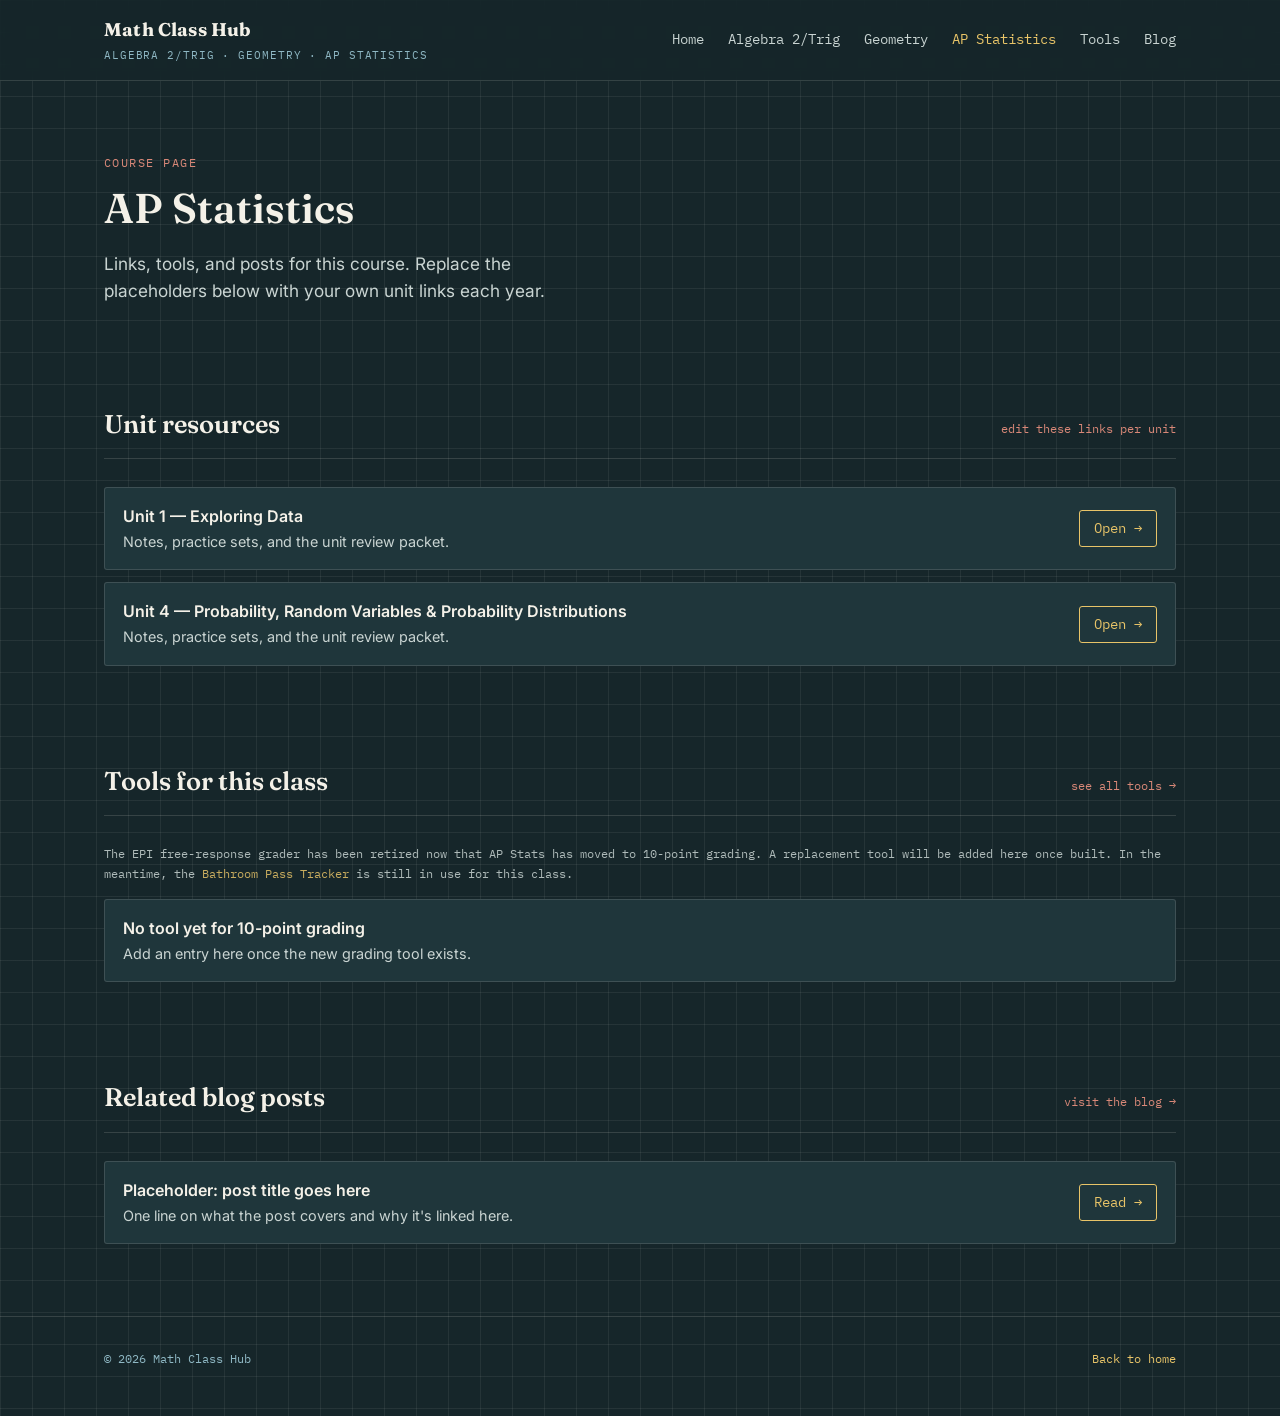
==== ap-stats.html @ da259368 "Add files via upload" ====
<!DOCTYPE html>
<html lang="en">
<head>
<meta charset="UTF-8">
<meta name="viewport" content="width=device-width, initial-scale=1.0">
<title>AP Statistics &mdash; Math Class Hub</title>
<link rel="stylesheet" href="styles.css">
</head>
<body>

<nav class="site-nav">
  <div class="wrap">
    <div class="brand">Math Class Hub<small>Algebra 2/Trig &middot; Geometry &middot; AP Statistics</small></div>
    <div class="nav-links">
      <a href="index.html">Home</a>
      <a href="algebra2-trig.html">Algebra 2/Trig</a>
      <a href="geometry.html">Geometry</a>
      <a href="ap-stats.html" class="current">AP Statistics</a>
      <a href="tools.html">Tools</a>
      <a href="blog.html">Blog</a>
    </div>
  </div>
</nav>

<header class="hero" style="padding-bottom: 24px;">
  <div class="wrap" style="grid-template-columns: 1fr;">
    <div>
      <p class="eyebrow">Course page</p>
      <h1 style="font-size: clamp(1.8rem, 3.4vw, 2.6rem);">AP Statistics</h1>
      <p class="lede">Links, tools, and posts for this course. Replace the placeholders below with your own unit links each year.</p>
    </div>
  </div>
</header>

<section>
  <div class="wrap">
    <div class="section-head">
      <h2>Unit resources</h2>
      <span class="tag">edit these links per unit</span>
    </div>
    <ul class="link-list">
      <li>
        <div>
          <span class="item-title">Unit 1 &mdash; Exploring Data</span>
          <span class="item-desc">Notes, practice sets, and the unit review packet.</span>
        </div>
        <a class="go" href="#">Open &rarr;</a>
      </li>
      <li>
        <div>
          <span class="item-title">Unit 4 &mdash; Probability, Random Variables &amp; Probability Distributions</span>
          <span class="item-desc">Notes, practice sets, and the unit review packet.</span>
        </div>
        <a class="go" href="#">Open &rarr;</a>
      </li>
    </ul>
  </div>
</section>

<section>
  <div class="wrap">
    <div class="section-head">
      <h2>Tools for this class</h2>
      <span class="tag"><a href="tools.html" style="color:inherit;">see all tools &rarr;</a></span>
    </div>
    <p class="small-note" style="margin-bottom:16px;">The EPI free-response grader has been retired now that AP Stats has moved to 10-point grading. A replacement tool will be added here once built. In the meantime, the <a href="tools.html">Bathroom Pass Tracker</a> is still in use for this class.</p>
    <ul class="link-list">
      <li>
        <div>
          <span class="item-title">No tool yet for 10-point grading</span>
          <span class="item-desc">Add an entry here once the new grading tool exists.</span>
        </div>
      </li>
    </ul>
  </div>
</section>

<section>
  <div class="wrap">
    <div class="section-head">
      <h2>Related blog posts</h2>
      <span class="tag"><a href="blog.html" style="color:inherit;">visit the blog &rarr;</a></span>
    </div>
    <ul class="link-list">
      <li>
        <div>
          <span class="item-title">Placeholder: post title goes here</span>
          <span class="item-desc">One line on what the post covers and why it's linked here.</span>
        </div>
        <a class="go" href="#">Read &rarr;</a>
      </li>
    </ul>
  </div>
</section>

<footer>
  <div class="wrap">
    <span>&copy; 2026 Math Class Hub</span>
    <a href="index.html">Back to home</a>
  </div>
</footer>

</body>
</html>
---- styles.css ----
/* ==========================================================================
   Mr. [Teacher] Math — shared styles
   Design concept: a teacher's chalkboard as graph paper. Deep board-green
   background, chalk-toned type, a plotted curve as the recurring signature.
   ========================================================================== */

@import url('https://fonts.googleapis.com/css2?family=Fraunces:opsz,wght@9..144,400;9..144,600;9..144,700&family=Inter:wght@400;500;600;700&family=IBM+Plex+Mono:wght@400;500&display=swap');

:root{
  --board:        #16262A;
  --board-light:  #1F363B;
  --board-lighter:#28444B;
  --chalk:        #F4F1E8;
  --chalk-dim:    #C9D4D2;
  --chalk-yellow: #E8C468;
  --chalk-blue:   #8FB8C4;
  --chalk-coral:  #D98878;
  --grid-line:    rgba(244,241,232,0.07);
  --grid-line-strong: rgba(244,241,232,0.14);

  --font-display: 'Fraunces', Georgia, serif;
  --font-body: 'Inter', system-ui, sans-serif;
  --font-mono: 'IBM Plex Mono', ui-monospace, monospace;

  --radius: 3px;
  --max-width: 1120px;
}

*{ box-sizing: border-box; }

html{ scroll-behavior: smooth; }

body{
  margin: 0;
  background: var(--board);
  color: var(--chalk);
  font-family: var(--font-body);
  line-height: 1.55;
  background-image:
    linear-gradient(var(--grid-line) 1px, transparent 1px),
    linear-gradient(90deg, var(--grid-line) 1px, transparent 1px);
  background-size: 32px 32px;
}

@media (prefers-reduced-motion: reduce){
  *{ animation: none !important; transition: none !important; }
  html{ scroll-behavior: auto; }
}

a{ color: var(--chalk-yellow); text-decoration: none; }
a:hover{ text-decoration: underline; }
a:focus-visible, button:focus-visible{
  outline: 2px solid var(--chalk-blue);
  outline-offset: 3px;
}

.wrap{
  max-width: var(--max-width);
  margin: 0 auto;
  padding: 0 24px;
}

/* ---------- Top nav ---------- */
.site-nav{
  border-bottom: 1px solid var(--grid-line-strong);
  background: rgba(22,38,42,0.85);
  backdrop-filter: blur(6px);
  position: sticky;
  top: 0;
  z-index: 10;
}
.site-nav .wrap{
  display: flex;
  align-items: center;
  justify-content: space-between;
  padding-top: 16px;
  padding-bottom: 16px;
  gap: 16px;
  flex-wrap: wrap;
}
.brand{
  font-family: var(--font-display);
  font-weight: 700;
  font-size: 1.15rem;
  color: var(--chalk);
  letter-spacing: 0.01em;
}
.brand small{
  display: block;
  font-family: var(--font-mono);
  font-weight: 400;
  font-size: 0.7rem;
  color: var(--chalk-blue);
  letter-spacing: 0.08em;
  text-transform: uppercase;
  margin-top: 2px;
}
.nav-links{
  display: flex;
  gap: 24px;
  flex-wrap: wrap;
  font-family: var(--font-mono);
  font-size: 0.85rem;
}
.nav-links a{
  color: var(--chalk-dim);
}
.nav-links a.current, .nav-links a:hover{
  color: var(--chalk-yellow);
}

/* ---------- Hero ---------- */
.hero{
  padding: 72px 0 56px;
  position: relative;
  overflow: hidden;
}
.hero .wrap{
  display: grid;
  grid-template-columns: 1.1fr 0.9fr;
  gap: 40px;
  align-items: center;
}
@media (max-width: 800px){
  .hero .wrap{ grid-template-columns: 1fr; }
}
.eyebrow{
  font-family: var(--font-mono);
  font-size: 0.78rem;
  letter-spacing: 0.12em;
  text-transform: uppercase;
  color: var(--chalk-coral);
  margin: 0 0 14px;
}
h1{
  font-family: var(--font-display);
  font-weight: 600;
  font-size: clamp(2.1rem, 4.2vw, 3.4rem);
  line-height: 1.08;
  margin: 0 0 20px;
  color: var(--chalk);
}
.lede{
  font-size: 1.08rem;
  color: var(--chalk-dim);
  max-width: 46ch;
  margin: 0 0 28px;
}
.hero-actions{ display: flex; gap: 14px; flex-wrap: wrap; }

.btn{
  display: inline-block;
  padding: 11px 20px;
  border-radius: var(--radius);
  font-family: var(--font-mono);
  font-size: 0.85rem;
  border: 1px solid var(--chalk-blue);
  color: var(--chalk);
  transition: background 0.15s ease, color 0.15s ease;
}
.btn:hover{ background: var(--chalk-blue); color: var(--board); text-decoration: none; }
.btn.primary{
  background: var(--chalk-yellow);
  border-color: var(--chalk-yellow);
  color: var(--board);
  font-weight: 500;
}
.btn.primary:hover{ background: transparent; color: var(--chalk-yellow); }

/* Signature SVG plot */
.plot-frame{
  border: 1px solid var(--grid-line-strong);
  background: rgba(0,0,0,0.15);
  border-radius: var(--radius);
  padding: 12px;
}
.plot-frame svg{ display: block; width: 100%; height: auto; }
.plot-caption{
  font-family: var(--font-mono);
  font-size: 0.72rem;
  color: var(--chalk-blue);
  text-align: right;
  margin-top: 8px;
  letter-spacing: 0.04em;
}

/* ---------- Section headings ---------- */
section{ padding: 48px 0; }
.section-head{
  display: flex;
  align-items: baseline;
  justify-content: space-between;
  gap: 16px;
  border-bottom: 1px solid var(--grid-line-strong);
  padding-bottom: 14px;
  margin-bottom: 28px;
  flex-wrap: wrap;
}
.section-head h2{
  font-family: var(--font-display);
  font-weight: 600;
  font-size: 1.6rem;
  margin: 0;
  color: var(--chalk);
}
.section-head .tag{
  font-family: var(--font-mono);
  font-size: 0.78rem;
  color: var(--chalk-coral);
}

/* ---------- Class cards ---------- */
.card-grid{
  display: grid;
  grid-template-columns: repeat(auto-fit, minmax(260px, 1fr));
  gap: 20px;
}
.card{
  border: 1px solid var(--grid-line-strong);
  background: var(--board-light);
  border-radius: var(--radius);
  padding: 24px;
  display: flex;
  flex-direction: column;
  gap: 10px;
  transition: transform 0.15s ease, border-color 0.15s ease;
}
.card:hover{ transform: translateY(-3px); border-color: var(--chalk-blue); }
.card .card-eyebrow{
  font-family: var(--font-mono);
  font-size: 0.72rem;
  color: var(--chalk-blue);
  letter-spacing: 0.06em;
  text-transform: uppercase;
}
.card h3{
  font-family: var(--font-display);
  font-size: 1.3rem;
  margin: 0;
  color: var(--chalk);
}
.card p{ color: var(--chalk-dim); margin: 0; font-size: 0.95rem; }
.card a.card-link{
  margin-top: auto;
  font-family: var(--font-mono);
  font-size: 0.85rem;
}

/* ---------- Link lists (tools / blog / resources) ---------- */
.link-list{ list-style: none; margin: 0; padding: 0; display: flex; flex-direction: column; gap: 12px; }
.link-list li{
  border: 1px solid var(--grid-line-strong);
  border-radius: var(--radius);
  padding: 16px 18px;
  background: var(--board-light);
  display: flex;
  align-items: center;
  justify-content: space-between;
  gap: 16px;
  flex-wrap: wrap;
}
.link-list .item-title{
  font-family: var(--font-body);
  font-weight: 600;
  color: var(--chalk);
  display: block;
}
.link-list .item-desc{
  color: var(--chalk-dim);
  font-size: 0.9rem;
  display: block;
  margin-top: 2px;
}
.link-list .item-meta{
  font-family: var(--font-mono);
  font-size: 0.72rem;
  color: var(--chalk-blue);
}
.link-list a.go{
  font-family: var(--font-mono);
  font-size: 0.85rem;
  border: 1px solid var(--chalk-yellow);
  color: var(--chalk-yellow);
  padding: 7px 14px;
  border-radius: var(--radius);
  white-space: nowrap;
}
.link-list a.go:hover{ background: var(--chalk-yellow); color: var(--board); text-decoration: none; }

/* ---------- Gated box ---------- */
.gate-box{
  border: 1px dashed var(--chalk-coral);
  border-radius: var(--radius);
  padding: 22px;
  background: rgba(217,136,120,0.06);
}
.gate-box .tag{ color: var(--chalk-coral); }
.gate-form{ display: flex; gap: 10px; flex-wrap: wrap; margin-top: 14px; }
.gate-form input[type="password"]{
  font-family: var(--font-mono);
  background: var(--board);
  border: 1px solid var(--grid-line-strong);
  color: var(--chalk);
  padding: 10px 12px;
  border-radius: var(--radius);
  flex: 1;
  min-width: 160px;
}
.gate-error{ color: var(--chalk-coral); font-family: var(--font-mono); font-size: 0.82rem; margin-top: 8px; display: none; }

/* ---------- Footer ---------- */
footer{
  border-top: 1px solid var(--grid-line-strong);
  padding: 32px 0 48px;
  margin-top: 24px;
}
footer .wrap{
  display: flex;
  justify-content: space-between;
  flex-wrap: wrap;
  gap: 12px;
  font-family: var(--font-mono);
  font-size: 0.78rem;
  color: var(--chalk-blue);
}

.small-note{
  font-family: var(--font-mono);
  font-size: 0.78rem;
  color: var(--chalk-dim);
  opacity: 0.85;
}
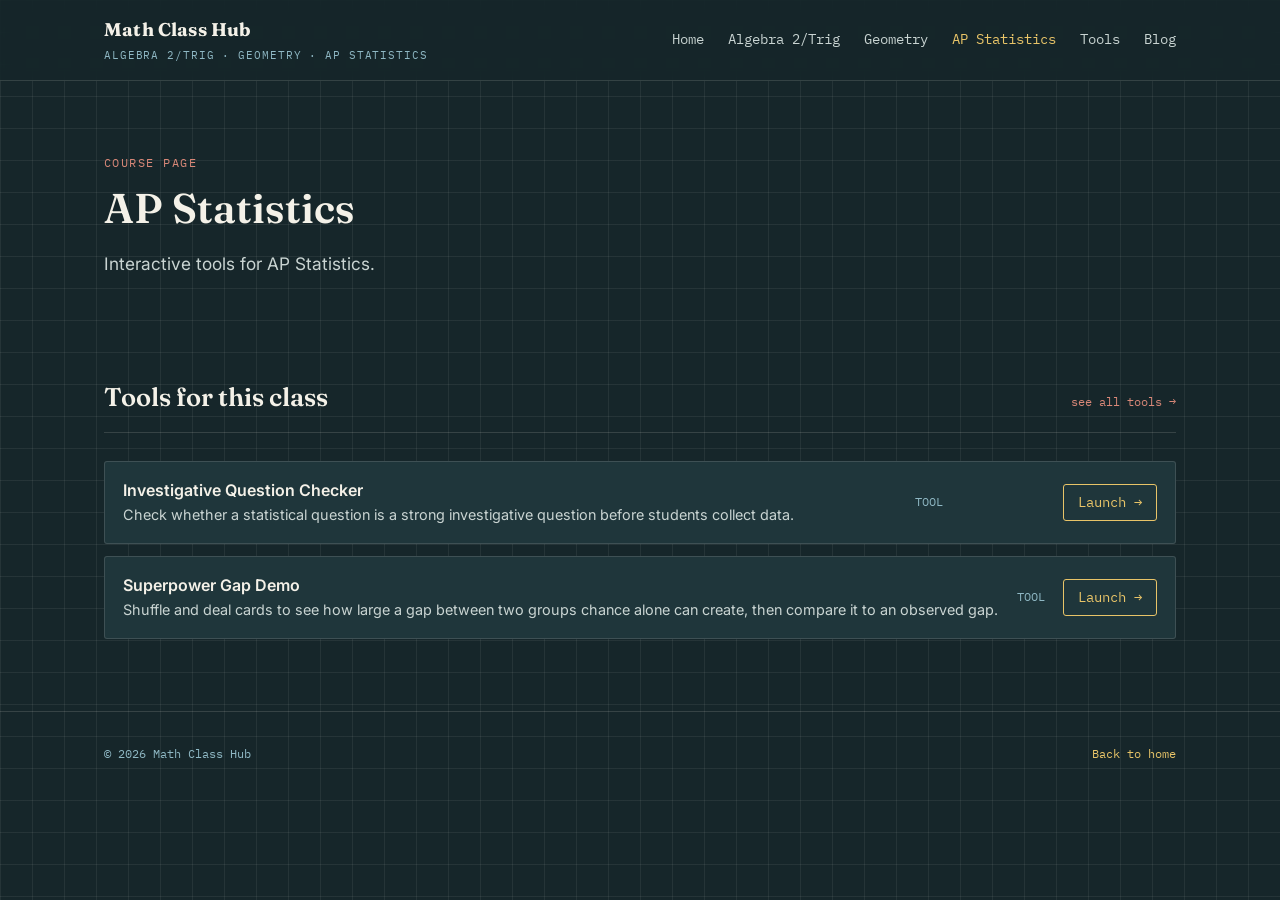
==== commit 31e56d9f: "Revise AP Statistics resources and tools Updated course description and added new tools and resource" ====
--- a/ap-stats.html
+++ b/ap-stats.html
@@ -27,7 +27,7 @@
     <div>
       <p class="eyebrow">Course page</p>
       <h1 style="font-size: clamp(1.8rem, 3.4vw, 2.6rem);">AP Statistics</h1>
-      <p class="lede">Links, tools, and posts for this course. Replace the placeholders below with your own unit links each year.</p>
+      <p class="lede">Interactive tools for AP Statistics.</p>
     </div>
   </div>
 </header>
@@ -35,59 +35,25 @@
 <section>
   <div class="wrap">
     <div class="section-head">
-      <h2>Unit resources</h2>
-      <span class="tag">edit these links per unit</span>
+      <h2>Tools for this class</h2>
+      <span class="tag"><a href="tools.html" style="color:inherit;">see all tools &rarr;</a></span>
     </div>
     <ul class="link-list">
       <li>
         <div>
-          <span class="item-title">Unit 1 &mdash; Exploring Data</span>
-          <span class="item-desc">Notes, practice sets, and the unit review packet.</span>
+          <span class="item-title">Investigative Question Checker</span>
+          <span class="item-desc">Check whether a statistical question is a strong investigative question before students collect data.</span>
         </div>
-        <a class="go" href="#">Open &rarr;</a>
+        <span class="item-meta">TOOL</span>
+        <a class="go" href="tools/investigative-question-checker.html">Launch &rarr;</a>
       </li>
       <li>
         <div>
-          <span class="item-title">Unit 4 &mdash; Probability, Random Variables &amp; Probability Distributions</span>
-          <span class="item-desc">Notes, practice sets, and the unit review packet.</span>
+          <span class="item-title">Superpower Gap Demo</span>
+          <span class="item-desc">Shuffle and deal cards to see how large a gap between two groups chance alone can create, then compare it to an observed gap.</span>
         </div>
-        <a class="go" href="#">Open &rarr;</a>
-      </li>
-    </ul>
-  </div>
-</section>
-
-<section>
-  <div class="wrap">
-    <div class="section-head">
-      <h2>Tools for this class</h2>
-      <span class="tag"><a href="tools.html" style="color:inherit;">see all tools &rarr;</a></span>
-    </div>
-    <p class="small-note" style="margin-bottom:16px;">The EPI free-response grader has been retired now that AP Stats has moved to 10-point grading. A replacement tool will be added here once built. In the meantime, the <a href="tools.html">Bathroom Pass Tracker</a> is still in use for this class.</p>
-    <ul class="link-list">
-      <li>
-        <div>
-          <span class="item-title">No tool yet for 10-point grading</span>
-          <span class="item-desc">Add an entry here once the new grading tool exists.</span>
-        </div>
-      </li>
-    </ul>
-  </div>
-</section>
-
-<section>
-  <div class="wrap">
-    <div class="section-head">
-      <h2>Related blog posts</h2>
-      <span class="tag"><a href="blog.html" style="color:inherit;">visit the blog &rarr;</a></span>
-    </div>
-    <ul class="link-list">
-      <li>
-        <div>
-          <span class="item-title">Placeholder: post title goes here</span>
-          <span class="item-desc">One line on what the post covers and why it's linked here.</span>
-        </div>
-        <a class="go" href="#">Read &rarr;</a>
+        <span class="item-meta">TOOL</span>
+        <a class="go" href="tools/superpower-gap-demo.html">Launch &rarr;</a>
       </li>
     </ul>
   </div>
